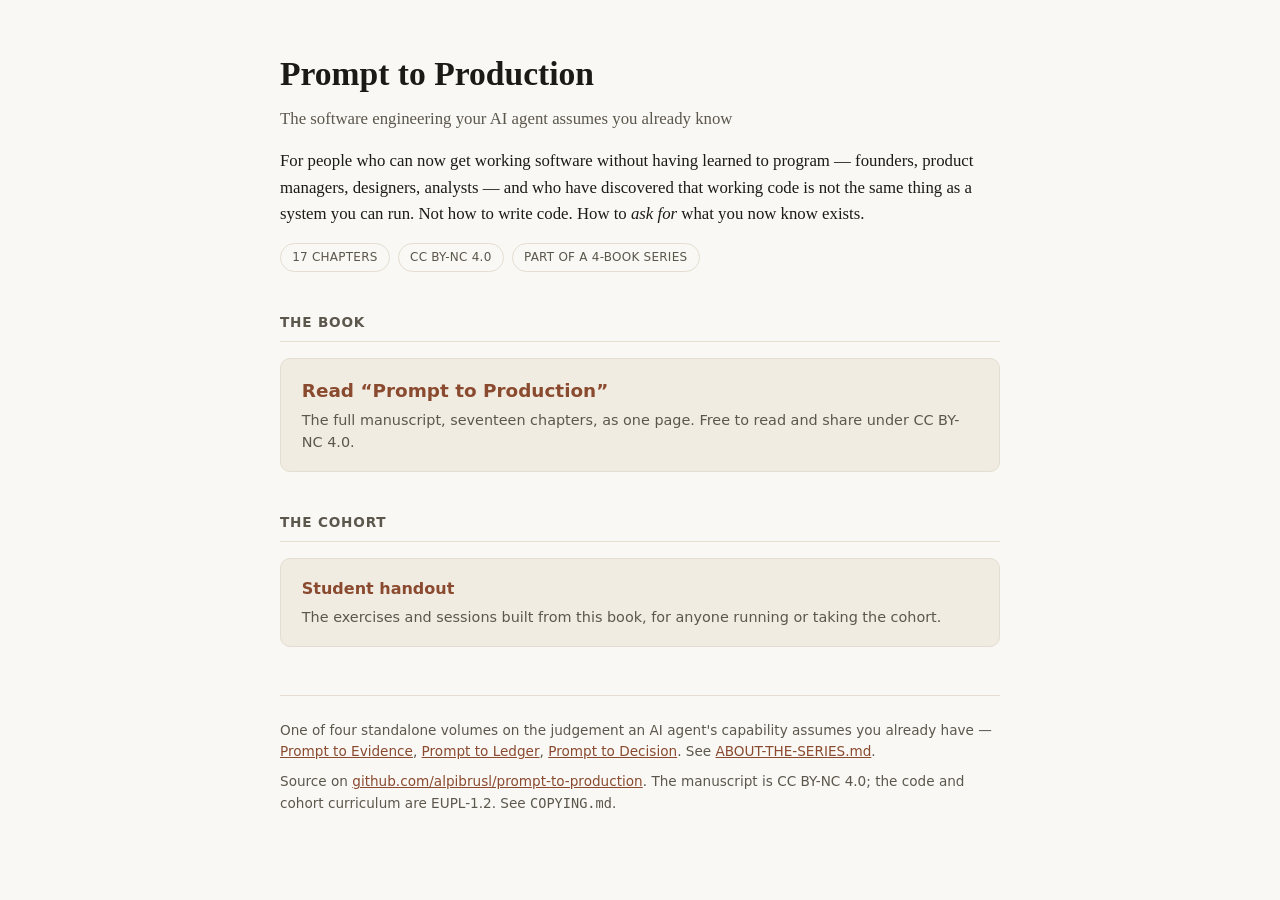
==== site/index.html @ d8b84435 "Publish the book as a web reader alongside the student handout pages.yml existed but was dormant: ma" ====
<!-- SPDX-License-Identifier: EUPL-1.2 -->
<!doctype html>
<html lang="en">
<head>
<meta charset="utf-8">
<meta name="viewport" content="width=device-width, initial-scale=1">
<title>Prompt to Production</title>
<meta name="description" content="The software engineering your AI agent assumes you already know.">
<style>
  :root {
    --bg: #faf8f4;
    --bg-raised: #f1ece1;
    --fg: #1c1a17;
    --muted: #5c574d;
    --accent: #8a4a2f;
    --border: #e4ddd0;
  }
  @media (prefers-color-scheme: dark) {
    :root {
      --bg: #16140f;
      --bg-raised: #201d16;
      --fg: #ece7dc;
      --muted: #b3ab9a;
      --accent: #e0a37e;
      --border: #3a352a;
    }
  }
  * { box-sizing: border-box; }
  body {
    margin: 0;
    background: var(--bg);
    color: var(--fg);
    font-family: Georgia, "Iowan Old Style", "Times New Roman", serif;
    line-height: 1.55;
  }
  main {
    max-width: 760px;
    margin: 0 auto;
    padding: 3rem 1.25rem 4rem;
  }
  header { margin-bottom: 2.5rem; }
  h1 { font-size: 2.1rem; margin: 0 0 0.35rem; }
  .subtitle { color: var(--muted); font-size: 1.05rem; margin: 0 0 1rem; }
  .lede { font-size: 1.05rem; }
  .badges { display: flex; flex-wrap: wrap; gap: 0.5rem; margin: 1rem 0; }
  .badge {
    font-family: -apple-system, system-ui, sans-serif;
    font-size: 0.75rem;
    letter-spacing: 0.02em;
    text-transform: uppercase;
    color: var(--muted);
    border: 1px solid var(--border);
    border-radius: 999px;
    padding: 0.25rem 0.7rem;
  }
  h2 {
    font-family: -apple-system, system-ui, sans-serif;
    font-size: 0.85rem;
    text-transform: uppercase;
    letter-spacing: 0.06em;
    color: var(--muted);
    margin: 2.5rem 0 1rem;
    border-bottom: 1px solid var(--border);
    padding-bottom: 0.5rem;
  }
  .card {
    display: block;
    background: var(--bg-raised);
    border: 1px solid var(--border);
    border-radius: 10px;
    padding: 1.1rem 1.3rem;
    margin-bottom: 0.9rem;
    text-decoration: none;
    color: inherit;
    transition: border-color 0.15s ease;
  }
  .card:hover { border-color: var(--accent); }
  .card-title {
    font-family: -apple-system, system-ui, sans-serif;
    font-weight: 600;
    font-size: 1rem;
    color: var(--accent);
    margin-bottom: 0.25rem;
  }
  .card-desc {
    font-family: -apple-system, system-ui, sans-serif;
    font-size: 0.9rem;
    color: var(--muted);
  }
  .book-card .card-title { font-size: 1.15rem; }
  footer {
    margin-top: 3rem;
    padding-top: 1.5rem;
    border-top: 1px solid var(--border);
    font-family: -apple-system, system-ui, sans-serif;
    font-size: 0.85rem;
    color: var(--muted);
  }
  footer a { color: var(--accent); }
  footer p { margin: 0 0 0.6rem; }
</style>
</head>
<body>
<main>
  <header>
    <h1>Prompt to Production</h1>
    <p class="subtitle">The software engineering your AI agent assumes you already know</p>
    <p class="lede">
      For people who can now get working software without having learned to
      program &mdash; founders, product managers, designers, analysts &mdash;
      and who have discovered that working code is not the same thing as a
      system you can run. Not how to write code. How to <em>ask for</em> what
      you now know exists.
    </p>
    <div class="badges">
      <span class="badge">17 chapters</span>
      <span class="badge">CC BY-NC 4.0</span>
      <span class="badge">part of a 4-book series</span>
    </div>
  </header>

  <section>
    <h2>The book</h2>
    <a class="card book-card" href="book.html">
      <div class="card-title">Read &ldquo;Prompt to Production&rdquo;</div>
      <div class="card-desc">
        The full manuscript, seventeen chapters, as one page. Free to read and
        share under CC BY-NC 4.0.
      </div>
    </a>
  </section>

  <section>
    <h2>The cohort</h2>
    <a class="card" href="handout.html">
      <div class="card-title">Student handout</div>
      <div class="card-desc">The exercises and sessions built from this book, for anyone running or taking the cohort.</div>
    </a>
  </section>

  <footer>
    <p>
      One of four standalone volumes on the judgement an AI agent's
      capability assumes you already have &mdash;
      <a href="https://github.com/alpibrusl/prompt-to-evidence">Prompt to Evidence</a>,
      <a href="https://github.com/alpibrusl/prompt-to-ledger">Prompt to Ledger</a>,
      <a href="https://github.com/alpibrusl/prompt-to-decision">Prompt to Decision</a>.
      See <a href="https://github.com/alpibrusl/prompt-to-production/blob/main/ABOUT-THE-SERIES.md">ABOUT-THE-SERIES.md</a>.
    </p>
    <p>
      Source on
      <a href="https://github.com/alpibrusl/prompt-to-production">github.com/alpibrusl/prompt-to-production</a>.
      The manuscript is CC BY-NC 4.0; the code and cohort curriculum are EUPL-1.2.
      See <code>COPYING.md</code>.
    </p>
  </footer>
</main>
</body>
</html>
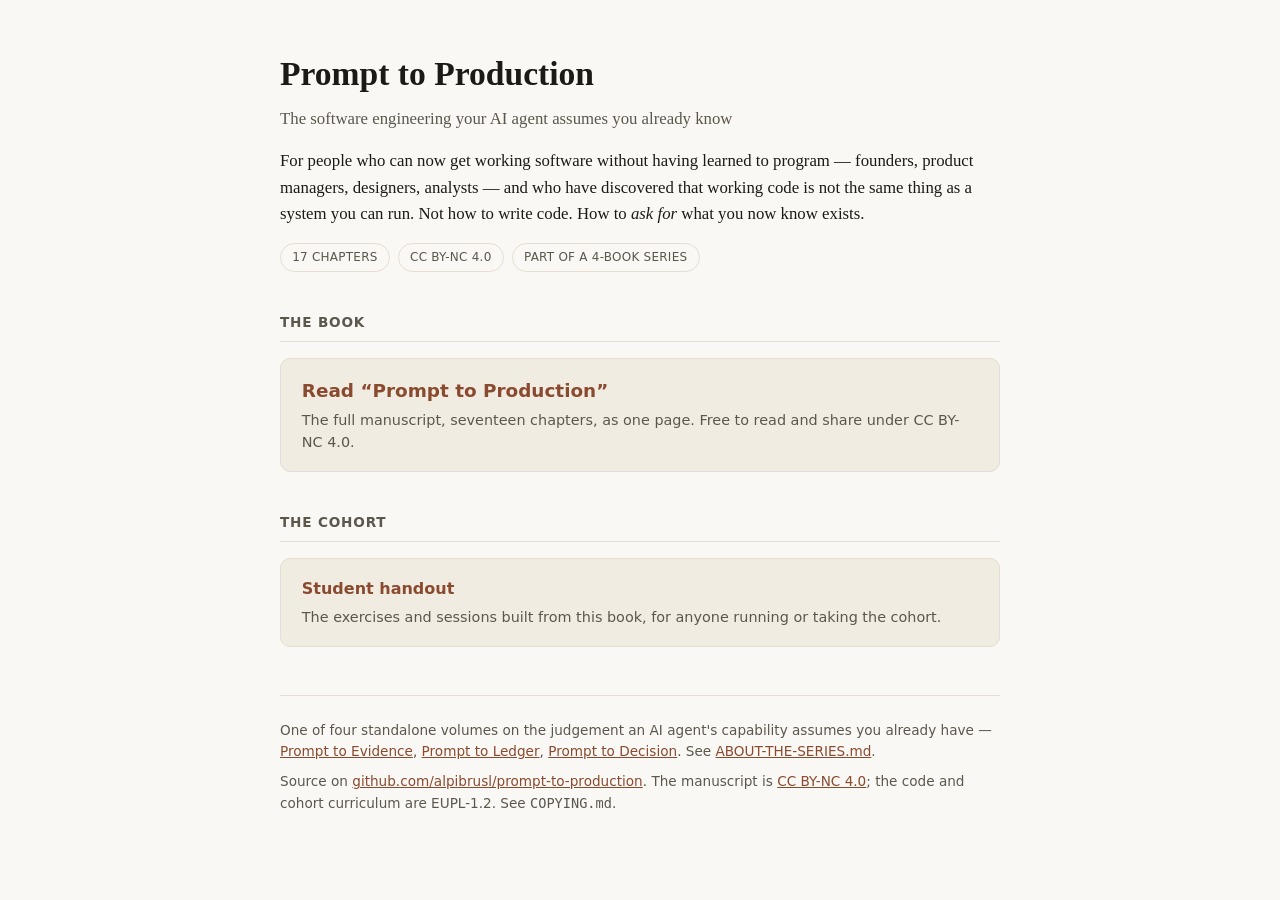
==== commit 2799939e: "Add SEO and LLM-crawler optimization to the Pages site Open Graph and Twitter Card meta tags, JSON-L" ====
--- a/site/index.html
+++ b/site/index.html
@@ -6,6 +6,28 @@
 <meta name="viewport" content="width=device-width, initial-scale=1">
 <title>Prompt to Production</title>
 <meta name="description" content="The software engineering your AI agent assumes you already know.">
+<link rel="canonical" href="https://alpibrusl.github.io/prompt-to-production/">
+<link rel="icon" href="[data-uri]">
+<meta property="og:type" content="book">
+<meta property="og:title" content="Prompt to Production">
+<meta property="og:description" content="The software engineering your AI agent assumes you already know.">
+<meta property="og:url" content="https://alpibrusl.github.io/prompt-to-production/">
+<meta property="og:site_name" content="prompt-to-production">
+<meta name="twitter:card" content="summary">
+<meta name="twitter:title" content="Prompt to Production">
+<meta name="twitter:description" content="The software engineering your AI agent assumes you already know.">
+<script type="application/ld+json">
+{
+  "@context": "https://schema.org",
+  "@type": "Book",
+  "name": "Prompt to Production",
+  "description": "The software engineering your AI agent assumes you already know.",
+  "author": { "@type": "Person", "name": "Alfonso Sastre" },
+  "inLanguage": "en",
+  "license": "https://creativecommons.org/licenses/by-nc/4.0/",
+  "url": "https://alpibrusl.github.io/prompt-to-production/book.html"
+}
+</script>
 <style>
   :root {
     --bg: #faf8f4;
@@ -150,7 +172,7 @@
     <p>
       Source on
       <a href="https://github.com/alpibrusl/prompt-to-production">github.com/alpibrusl/prompt-to-production</a>.
-      The manuscript is CC BY-NC 4.0; the code and cohort curriculum are EUPL-1.2.
+      The manuscript is <a rel="license" href="https://creativecommons.org/licenses/by-nc/4.0/">CC BY-NC 4.0</a>; the code and cohort curriculum are EUPL-1.2.
       See <code>COPYING.md</code>.
     </p>
   </footer>
